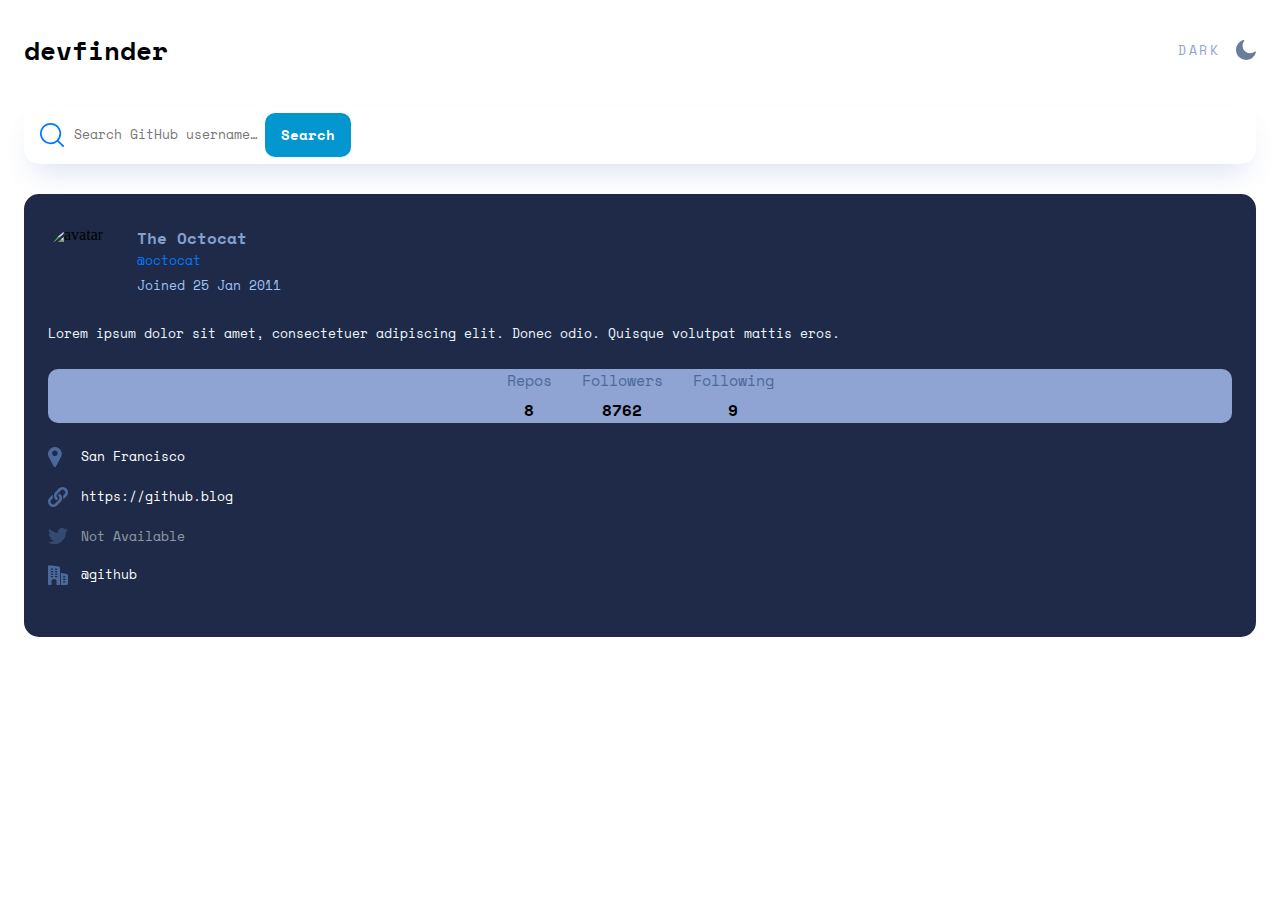
==== index.html @ 2931ae6a "change index" ====
<!DOCTYPE html>
<html lang="en">
<head>
    <meta charset="UTF-8">
    <meta http-equiv="X-UA-Compatible" content="IE=edge">
    <meta name="viewport" content="width=device-width, initial-scale=1.0">
    <link rel="stylesheet" href="./login.css">
    <link rel="icon" href="./favicon.ico">
    <link rel="icon" type="image/svg+xml" href="./favicon2.svg">
    <script src="./login.js" defer></script>
    <script src="https://cdn.jsdelivr.net/npm/axios/dist/axios.min.js"></script>
    <title>github user search</title>
</head>
<body>
    <div class="header">
        <h1 class="title">devfinder</h1>
        <div class="theme-panel">
        <h3 class="theme-text">dark</h3>
        <img id="moon" src="./icon-moon.svg" alt="">
        <img id="sun" src="./icon-sun.svg" alt="">
        </div>
    </div>
    <form class="form card">
        <img src="./icon-search.svg" alt="search icon">
        <input type="text" name="user" id="user" placeholder="Search GitHub username…">
        <button class="btn" type="submit">search</button>
    </form>
    <div class="error"></div>
    <div class="user-info card">
        <img src="" alt="" class="avatar-desktop">
        <div class="info">
        <div class="general">
            <img src="" alt="avatar" class="avatar-mobile">
            <div class="personal">
            <div class="name-info">
            <h2 class="name"></h2>
            <h3 class="login"></h3>
        </div>
        <p class="join-date"></p>
        </div>
        </div>
        <p class="bio"></p>
             <div class="stats">
                <div class="stat">
                    <h3 class="stat-title">repos</h3>
                    <h3 class="amount" id="repos"></h3>
                </div>
                <div class="stat">
                    <h3 class="stat-title">followers</h3>
                    <h3 class="amount" id="followers"></h3>
                </div>
                <div class="stat">
                    <h3 class="stat-title">following</h3>
                    <h3 class="amount" id="following"></h3>
                </div>
             </div>
             <div class="locations">
                <div class="location-info">
                    <img src="./icon-location.svg" alt="location-icon">
                    <h3 class="location-text" id="city"></h3>
                </div>
                <div class="location-info">
                    <img src="./icon-website.svg" alt="website-icon">
                    <a href="#" class="location-text location-link" id="blog"></a>
                </div>
                <div class="location-info">
                    <img src="./icon-twitter.svg" alt="twitter-icon">
                    <h3 class="location-text" id="twitter"></h3>
                </div>
                <div class="location-info">
                    <img src="./icon-company.svg" alt="company-icon">
                    <h3 class="location-text" id="company"></h3>
                </div>
             </div>
        </div>
    </div>
</body>
</html>
---- login.css ----
@import url('https://fonts.googleapis.com/css2?family=Noto+Sans+Georgian&family=Outfit:wght@600&family=Plus+Jakarta+Sans:wght@400;800&family=Space+Mono:ital,wght@0,700;1,400&display=swap');
* {
    margin: 0;
    padding: 0;
    box-sizing: border-box;
}
body {
    width: 100vw;
    min-height: 100vh;
    display: flex;
    flex-direction: column;
    align-items: center;
    padding: 0 24px;
    background-color: white;
}

.header {
    width: 100%;
    display: flex;
    align-items: center;
    justify-content: space-between;
    margin-top: 31px;
}
.title {
    font-weight: 700;
    font-size: 26px;
    line-height: 38.51px;
    font-family: "Space Mono", monospace;
}
.title.dark {
    color: white;
}
.theme-text {
    font-weight: 400;
    font-size: 13px;
    line-height: 38.51px;
    font-family: "Space Mono", monospace;
    letter-spacing: 2.5px;
    text-transform: uppercase;
    color: #90A4D4;
}
.theme-text.dark {
    color: white;
}
.theme-panel {
    display: flex;
    align-items: center;
    column-gap: 16px;
}
#sun {
    display: none;
}

.card {
    width: 100%;
    background-color: white;
    border-radius: 15px;
}

.form {
    padding: 7px 7px 7px 16px;
    width: 100%;
    background-color: white;
    margin-top: 36px;
    box-shadow: 0px 16px 30px -10px rgba(70, 96, 187, 0.198567);
    border-radius: 15px;
    display: flex;
    align-items: center;
}

#user {
    width: 184px;
    border: none;
    outline: none;
    font-family: "Space Mono", monospace;
    font-weight: 400;
    font-size: 13px;
    line-height: 25px;
    margin-left: 9px;
    color: #222731;
}


.btn {
    padding: 12px 16px;
    text-transform: capitalize;
    font-family: "Space Mono", monospace;
    font-weight: 700;
    font-size: 14px;
    line-height: 20.73px;
    background-color: rgb(4, 150, 207);
    color: white;
    border: none;
    cursor: pointer;
    border-radius: 10px;
    margin-left: 7px;
}
.error {
    margin-top: 5px;
    font-family: "Space Mono", monospace;
    font-weight: 400;
    font-size: 12px;
    line-height: 20px;
    color: #F74646;
    height: 25px;
    width: fit-content;
    margin-right: auto;
}

.user-info{
    padding: 32px 24px 48px 24px;
    background-color: #1E2A47;
}

.avatar-desktop {
    display: none;
}
.info {
    width: 100%;
}
.general {
    display: flex;
    align-items: center;
    column-gap: 19px;
}
.avatar-mobile {
    width: 70px;
    height: 70px;
    border-radius: 50%;
}
.name {
    font-family: "Space Mono", monospace;
    font-weight: 700;
    font-size: 16px;
    line-height: 23.7px;
    color: #84a0ce;
    text-transform: capitalize;
}
.login {
    font-family:  "Space Mono", monospace;
    font-weight: 400;
    font-size: 13px;
    line-height: 19.25px;
    color: #0079FF;
}
.join-date {
    font-family:  "Space Mono", monospace;
    font-weight: 400;
    font-size: 13px;
    line-height: 19.25px;
    color: #9fc1f7;
    margin-top: 6px;
}
.bio {
    font-family:  "Space Mono", monospace;
    font-weight: 400;
    font-size: 13px;
    line-height: 25px;
    color: #f1f6ff;
    margin-top: 25px;
}
.stats {
    width: 100%;
    border-radius: 10px;
    background-color: #90A4D4;
    display: flex;
    justify-content: center;
    align-items: center;
    margin-top: 23px;
    column-gap: 30px;
}
.stat {
    text-align: center;
}
.stat-title {
    font-family:  "Space Mono", monospace;
    font-weight: 400;
    font-size: 15px;
    line-break: 16.29px;
    color: #4B6A9B;
    text-transform: capitalize;
}
.amount {
    font-family:  "Space Mono", monospace;
    font-weight: 700;
    font-size: 16px;
    line-height: 23.7px;
    margin-top: 8px;
}

.locations {
    margin-top: 24px;
    display: grid;
    grid-template-columns: auto;
    row-gap: 16px;
}
.location-info {
    position: relative;
}

.location-text {
    font-family:  "Space Mono", monospace;
    font-weight: 400;
    font-size: 13px;
    line-height: 19.25px;
    color: white;
    position: absolute;
    top: 0;
    left: 33px;
}
.location-link {
    text-decoration: none;
}
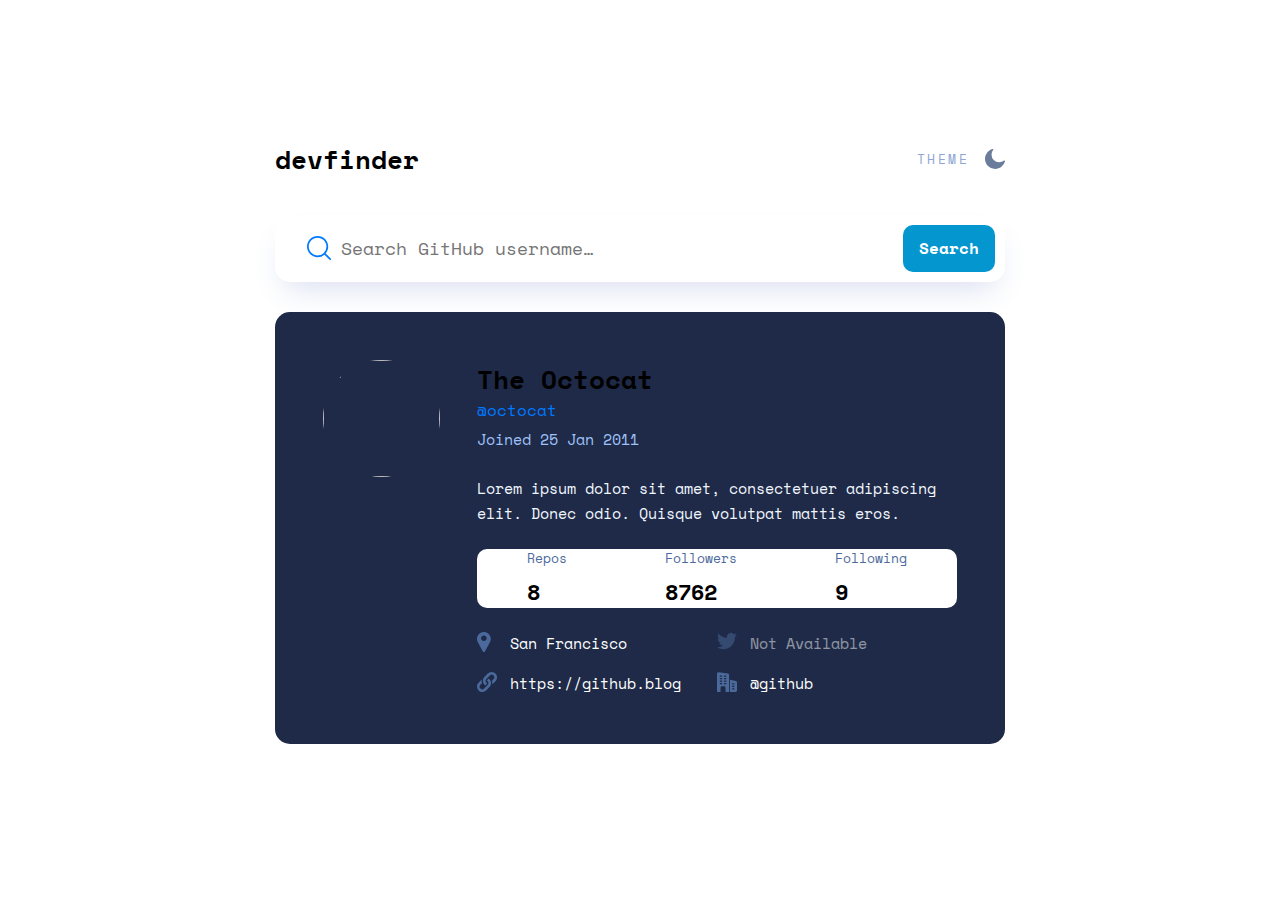
==== commit 2ee1e896: "write responsive" ====
--- a/index.html
+++ b/index.html
@@ -4,7 +4,7 @@
     <meta charset="UTF-8">
     <meta http-equiv="X-UA-Compatible" content="IE=edge">
     <meta name="viewport" content="width=device-width, initial-scale=1.0">
-    <link rel="stylesheet" href="./login.css">
+    <link rel="stylesheet" href="./style.css">
     <link rel="icon" href="./favicon.ico">
     <link rel="icon" type="image/svg+xml" href="./favicon2.svg">
     <script src="./login.js" defer></script>
@@ -15,7 +15,7 @@
     <div class="header">
         <h1 class="title">devfinder</h1>
         <div class="theme-panel">
-        <h3 class="theme-text">dark</h3>
+        <h3 class="theme-text">theme</h3>
         <img id="moon" src="./icon-moon.svg" alt="">
         <img id="sun" src="./icon-sun.svg" alt="">
         </div>
--- a/style.css
+++ b/style.css
@@ -0,0 +1,305 @@
+@import url('https://fonts.googleapis.com/css2?family=Noto+Sans+Georgian&family=Outfit:wght@600&family=Plus+Jakarta+Sans:wght@400;800&family=Space+Mono:ital,wght@0,700;1,400&display=swap');
+* {
+    margin: 0;
+    padding: 0;
+    box-sizing: border-box;
+}
+body {
+    max-width: 100vw;
+    min-height: 100vh;
+    display: flex;
+    flex-direction: column;
+    align-items: center;
+    padding: 0 24px;
+    background-color: white;
+    padding-bottom: 79px;
+}
+
+.header {
+    width: 100%;
+    display: flex;
+    align-items: center;
+    justify-content: space-between;
+    margin-top: 31px;
+}
+.title {
+    font-weight: 700;
+    font-size: 26px;
+    line-height: 38.51px;
+    font-family: "Space Mono", monospace;
+}
+.title.dark {
+    color: white;
+}
+.theme-text {
+    font-weight: 400;
+    font-size: 13px;
+    line-height: 38.51px;
+    font-family: "Space Mono", monospace;
+    letter-spacing: 2.5px;
+    text-transform: uppercase;
+    color: #90A4D4;
+}
+.theme-text.dark {
+    color: white;
+}
+.theme-panel {
+    display: flex;
+    align-items: center;
+    column-gap: 16px;
+}
+
+#moon, #sun {
+    cursor: pointer;
+}
+
+#sun {
+    display: none;
+}
+
+.card {
+    width: 100%;
+    background-color: white;
+    border-radius: 15px;
+}
+
+.form {
+    padding: 7px 7px 7px 16px;
+    margin-top: 36px;
+    display: flex;
+    align-items: center;
+    box-shadow: 0px 16px 30px -10px rgba(70, 96, 187, 0.198567);
+}
+
+#user {
+    width: 184px;
+    border: none;
+    outline: none;
+    font-family: "Space Mono", monospace;
+    font-weight: 400;
+    font-size: 13px;
+    line-height: 25px;
+    margin-left: 9px;
+    color: #222731;
+}
+
+
+.btn {
+    padding: 12px 16px;
+    text-transform: capitalize;
+    font-family: "Space Mono", monospace;
+    font-weight: 700;
+    font-size: 14px;
+    line-height: 20.73px;
+    background-color: rgb(4, 150, 207);
+    color: white;
+    border: none;
+    cursor: pointer;
+    border-radius: 10px;
+    margin-left: auto;
+}
+.error {
+    margin-top: 5px;
+    font-family: "Space Mono", monospace;
+    font-weight: 400;
+    font-size: 12px;
+    line-height: 20px;
+    color: #F74646;
+    height: 25px;
+    width: fit-content;
+    margin-right: auto;
+}
+
+.user-info{
+    padding: 32px 24px 48px 24px;
+    background-color: #1E2A47;
+}
+
+.avatar-desktop {
+    display: none;
+    width: 117px;
+    height: 117px;
+    border-radius: 50%;
+}
+.info {
+    width: 100%;
+}
+.general {
+    display: flex;
+    align-items: center;
+    column-gap: 19px;
+}
+.avatar-mobile {
+    width: 70px;
+    height: 70px;
+    border-radius: 50%;
+}
+.name {
+    font-family: "Space Mono", monospace;
+    font-weight: 700;
+    font-size: 16px;
+    line-height: 23.7px;
+    color: black;
+    text-transform: capitalize;
+}
+.login {
+    font-family:  "Space Mono", monospace;
+    font-weight: 400;
+    font-size: 13px;
+    line-height: 19.25px;
+    color: #0079FF;
+}
+.join-date {
+    font-family:  "Space Mono", monospace;
+    font-weight: 400;
+    font-size: 13px;
+    line-height: 19.25px;
+    color: #9fc1f7;
+    margin-top: 6px;
+}
+.bio {
+    font-family:  "Space Mono", monospace;
+    font-weight: 400;
+    font-size: 13px;
+    line-height: 25px;
+    color: #f1f6ff;
+    margin-top: 25px;
+}
+.stats {
+    width: 100%;
+    border-radius: 10px;
+    background-color: white;
+    display: flex;
+    justify-content: center;
+    align-items: center;
+    margin-top: 23px;
+    column-gap: 30px;
+}
+.stat {
+    text-align: center;
+}
+.stat-title {
+    font-family:  "Space Mono", monospace;
+    font-weight: 400;
+    font-size: 15px;
+    line-break: 16.29px;
+    color: #4B6A9B;
+    text-transform: capitalize;
+}
+.amount {
+    font-family:  "Space Mono", monospace;
+    font-weight: 700;
+    font-size: 16px;
+    line-height: 23.7px;
+    margin-top: 8px;
+}
+
+.locations {
+    margin-top: 24px;
+    display: grid;
+    grid-template-columns: auto;
+    row-gap: 16px;
+}
+.location-info {
+    position: relative;
+}
+
+.location-text {
+    font-family:  "Space Mono", monospace;
+    font-weight: 400;
+    font-size: 13px;
+    line-height: 19.25px;
+    color: white;
+    position: absolute;
+    top: 0;
+    left: 33px;
+}
+.location-link {
+    text-decoration: none;
+}
+
+
+@media (min-width: 768px) {
+    body {
+        padding: 0 98px;
+        padding-bottom: 236px;
+    }
+    .header {
+        margin-top: 140px;
+    }
+    #user {
+        font-size: 18px;
+        line-height: 25px;
+        width: 254px;
+    }
+    .btn, 
+    .login {
+        font-size: 16px;
+        line-height: 23.7px;
+    }
+    .form {
+        padding: 10px 10px 10px 32px;
+    }
+    .name {
+        font-size: 26px;
+        line-height: 38.51px;
+    }
+    .user-info {
+        padding: 40px;
+    }
+    .general {
+        column-gap: 40px;
+    }
+    .join-date, 
+    .location-text {
+        font-size: 15px;
+        line-height: 22.22px;
+    }
+    .bio {
+        font-size: 15px;
+        line-height: 25px;
+    }
+    .stat-title {
+        font-size: 13px;
+        line-height: 19.25px;
+    }
+    .amount {
+        font-size: 22px;
+        line-height: 32.58px;
+    }
+    .stats {
+        column-gap: 98px;
+    }
+    .stat {
+        text-align: left;
+    }
+    .locations {
+        grid-template-columns: auto auto;
+        width: 100%;
+    }
+    .location-info:nth-child(3) {
+        grid-column: 2/2;
+        grid-row: 1/2;
+    }
+}
+
+@media (min-width: 1240px) {
+    body {
+        padding: 0;
+        padding-bottom: 170px;
+    }
+    .header, .card {
+        width: 730px;
+    }
+    .avatar-mobile {
+        display: none;
+    }
+    .avatar-desktop {
+        display: block;
+    }
+    .user-info {
+        display: flex;
+        column-gap: 37px;
+        padding: 48px;
+    }
+}